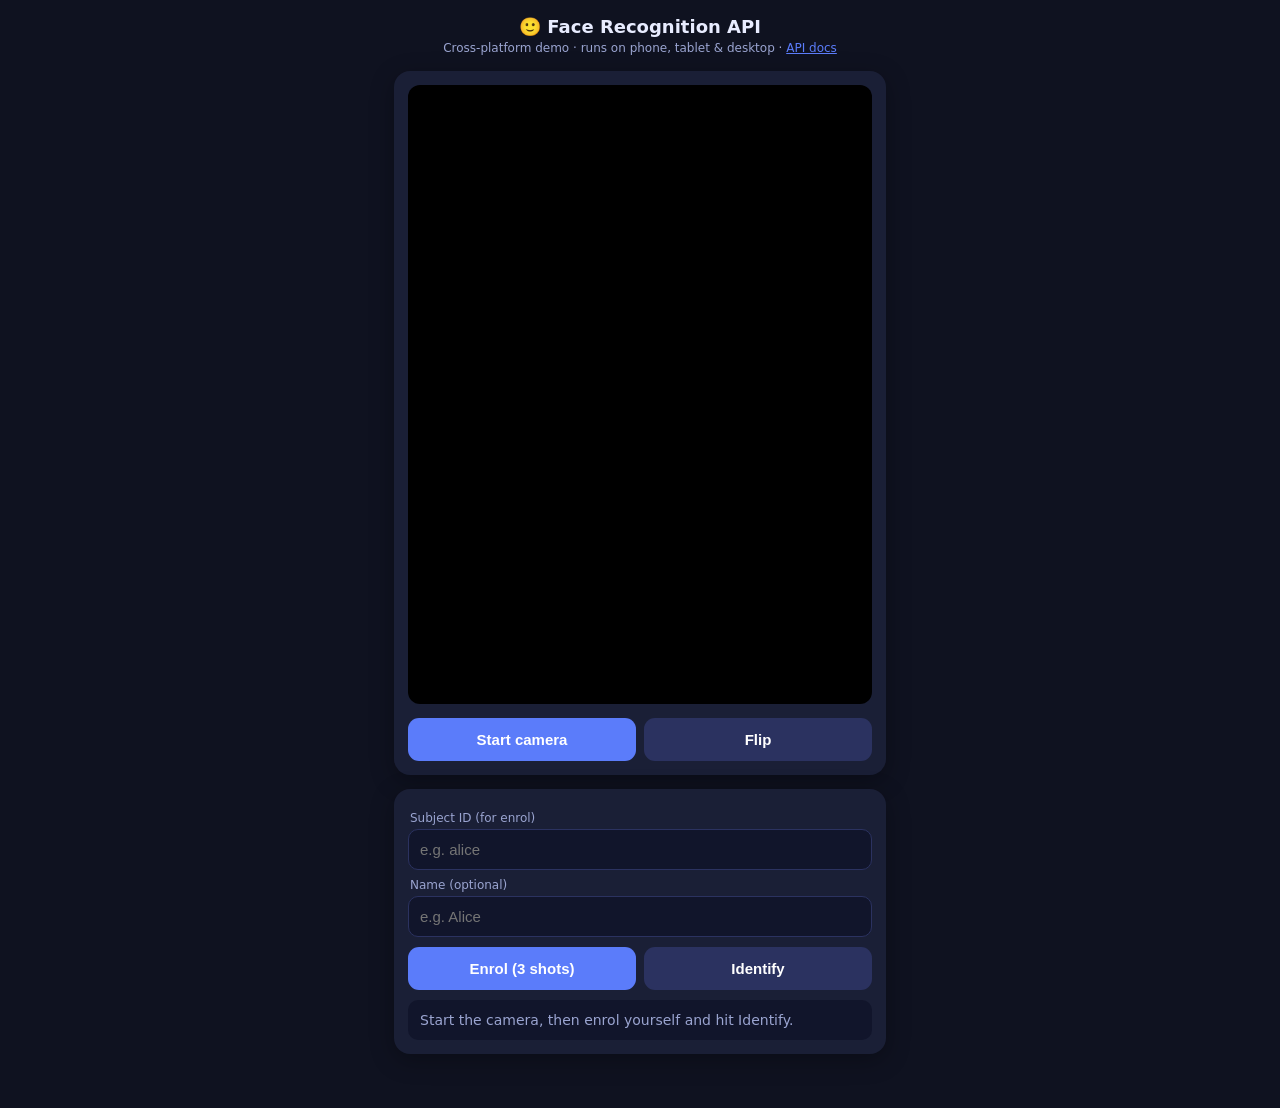
==== faceapi/web/index.html @ a1f11db1 "Make Face API cross-platform + senior-grade - CORS + JSON/base64 endpoints (/v1/enroll|identify|veri" ====
<!doctype html>
<html lang="en">
<head>
<meta charset="utf-8">
<meta name="viewport" content="width=device-width, initial-scale=1, maximum-scale=1">
<title>Face Recognition API — Demo</title>
<style>
  :root { --bg:#0f1220; --card:#1a1f36; --fg:#e8ecff; --mut:#9aa4d0; --acc:#5b7cfa; --ok:#33c27f; --bad:#e5556e; }
  * { box-sizing:border-box; -webkit-tap-highlight-color:transparent; }
  body { margin:0; font-family:-apple-system,Segoe UI,Roboto,system-ui,sans-serif;
         background:var(--bg); color:var(--fg); }
  header { padding:16px; text-align:center; }
  header h1 { font-size:18px; margin:0; }
  header p { margin:4px 0 0; color:var(--mut); font-size:12px; }
  main { max-width:520px; margin:0 auto; padding:0 14px 40px; }
  .card { background:var(--card); border-radius:16px; padding:14px; margin-bottom:14px;
          box-shadow:0 6px 24px rgba(0,0,0,.3); }
  video, canvas { width:100%; border-radius:12px; background:#000; aspect-ratio:3/4; object-fit:cover; }
  label { font-size:12px; color:var(--mut); display:block; margin:8px 2px 4px; }
  input { width:100%; padding:11px; border-radius:10px; border:1px solid #2b3260;
          background:#11152b; color:var(--fg); font-size:15px; }
  .row { display:flex; gap:8px; margin-top:10px; flex-wrap:wrap; }
  button { flex:1; min-width:120px; padding:13px; border:0; border-radius:11px; font-size:15px;
           font-weight:600; color:#fff; background:var(--acc); cursor:pointer; }
  button.ghost { background:#2b3260; }
  button:disabled { opacity:.5; }
  #out { margin-top:10px; padding:12px; border-radius:10px; background:#11152b; font-size:14px;
         min-height:22px; white-space:pre-wrap; word-break:break-word; }
  .pill { display:inline-block; padding:2px 9px; border-radius:20px; font-size:12px; font-weight:700; }
  .pill.ok { background:rgba(51,194,127,.18); color:var(--ok); }
  .pill.bad { background:rgba(229,85,110,.18); color:var(--bad); }
  .mut { color:var(--mut); font-size:12px; }
  a { color:var(--acc); }
</style>
</head>
<body>
<header>
  <h1>🙂 Face Recognition API</h1>
  <p>Cross-platform demo · runs on phone, tablet &amp; desktop · <a href="/docs">API docs</a></p>
</header>
<main>
  <div class="card">
    <video id="cam" autoplay playsinline muted></video>
    <canvas id="cv" hidden></canvas>
    <div class="row">
      <button id="start">Start camera</button>
      <button id="flip" class="ghost">Flip</button>
    </div>
  </div>

  <div class="card">
    <label>Subject ID (for enrol)</label>
    <input id="sid" placeholder="e.g. alice" autocomplete="off">
    <label>Name (optional)</label>
    <input id="sname" placeholder="e.g. Alice" autocomplete="off">
    <div class="row">
      <button id="enroll">Enrol (3 shots)</button>
      <button id="identify" class="ghost">Identify</button>
    </div>
    <div id="out" class="mut">Start the camera, then enrol yourself and hit Identify.</div>
  </div>
</main>

<script>
const $ = s => document.querySelector(s);
const cam = $("#cam"), cv = $("#cv"), out = $("#out");
let stream = null, facing = "user";

async function startCam() {
  if (stream) stream.getTracks().forEach(t => t.stop());
  try {
    stream = await navigator.mediaDevices.getUserMedia({ video:{ facingMode:facing }, audio:false });
    cam.srcObject = stream;
  } catch (e) { out.textContent = "Camera error: " + e.message; }
}
function snap() {
  const w = cam.videoWidth, h = cam.videoHeight;
  cv.width = w; cv.height = h;
  cv.getContext("2d").drawImage(cam, 0, 0, w, h);
  return cv.toDataURL("image/jpeg", 0.9);   // data: URI (API strips the prefix)
}
async function post(path, body) {
  const r = await fetch(path, { method:"POST", headers:{ "Content-Type":"application/json" }, body:JSON.stringify(body) });
  return { ok:r.ok, status:r.status, data: await r.json() };
}

$("#start").onclick = startCam;
$("#flip").onclick = () => { facing = facing === "user" ? "environment" : "user"; startCam(); };

$("#enroll").onclick = async () => {
  const sid = $("#sid").value.trim();
  if (!sid) { out.textContent = "Enter a Subject ID first."; return; }
  if (!stream) { out.textContent = "Start the camera first."; return; }
  out.textContent = "Capturing 3 shots…";
  const images = [];
  for (let i = 0; i < 3; i++) { images.push(snap()); await new Promise(r => setTimeout(r, 550)); }
  const r = await post("/v1/enroll", { subject_id:sid, name:$("#sname").value.trim() || null, images });
  out.innerHTML = r.ok
    ? `<span class="pill ok">ENROLLED</span> ${sid} — ${r.data.embeddings_added} face(s) added, ${r.data.faces_rejected} rejected.`
    : `<span class="pill bad">ERROR ${r.status}</span> ${r.data.error?.message || JSON.stringify(r.data)}`;
};

$("#identify").onclick = async () => {
  if (!stream) { out.textContent = "Start the camera first."; return; }
  out.textContent = "Identifying…";
  const r = await post("/v1/identify", { image: snap() });
  const d = r.data;
  if (!r.ok) { out.innerHTML = `<span class="pill bad">ERROR ${r.status}</span> ${d.error?.message||""}`; return; }
  if (d.status === "matched") {
    const m = d.match;
    out.innerHTML = `<span class="pill ok">MATCH</span> <b>${m.name || m.subject_id}</b> `
      + `<span class="mut">(${m.subject_id}) · score ${m.score.toFixed(3)} · thr ${d.threshold}</span>`;
  } else {
    const top = (d.candidates||[]).slice(0,3).map(c => `${c.subject_id}: ${c.score.toFixed(3)}`).join("  ·  ");
    out.innerHTML = `<span class="pill bad">${d.status.toUpperCase()}</span> `
      + (top ? `<div class="mut" style="margin-top:6px">closest — ${top}</div>` : "");
  }
};
</script>
</body>
</html>
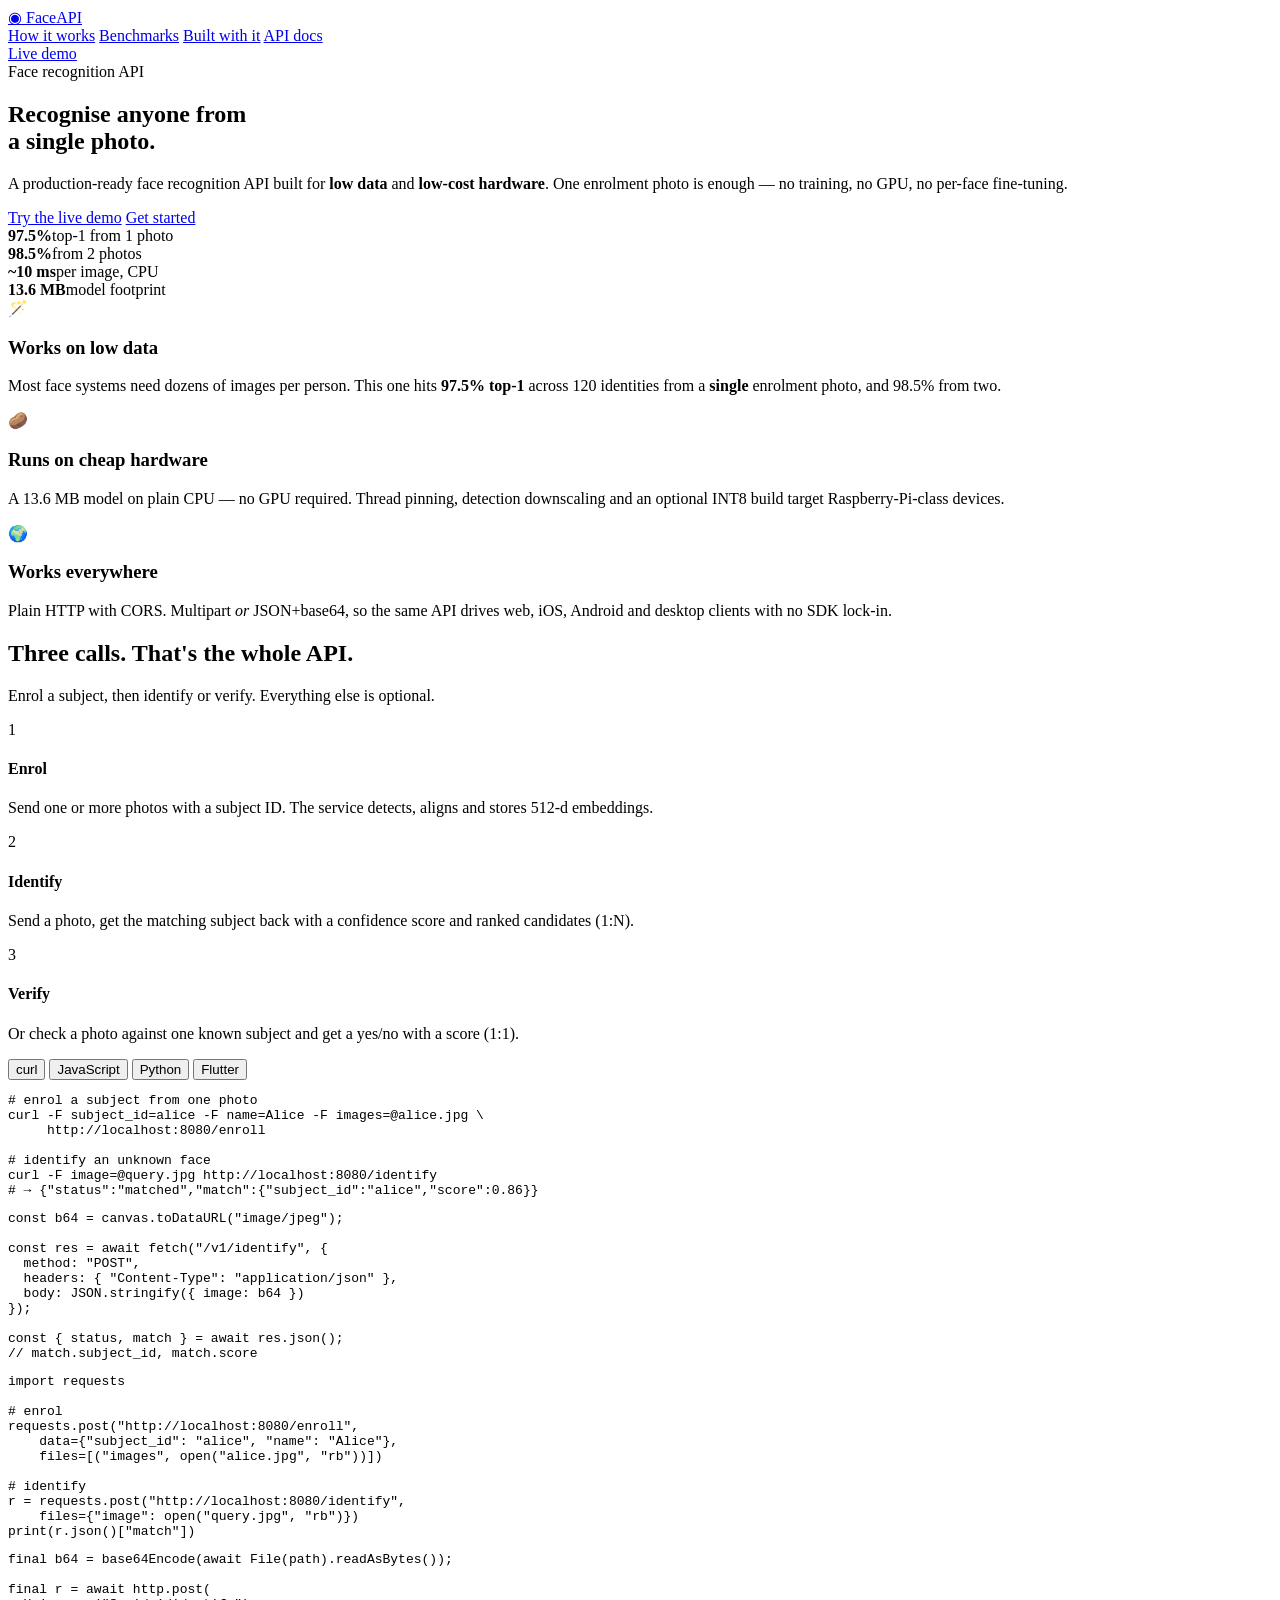
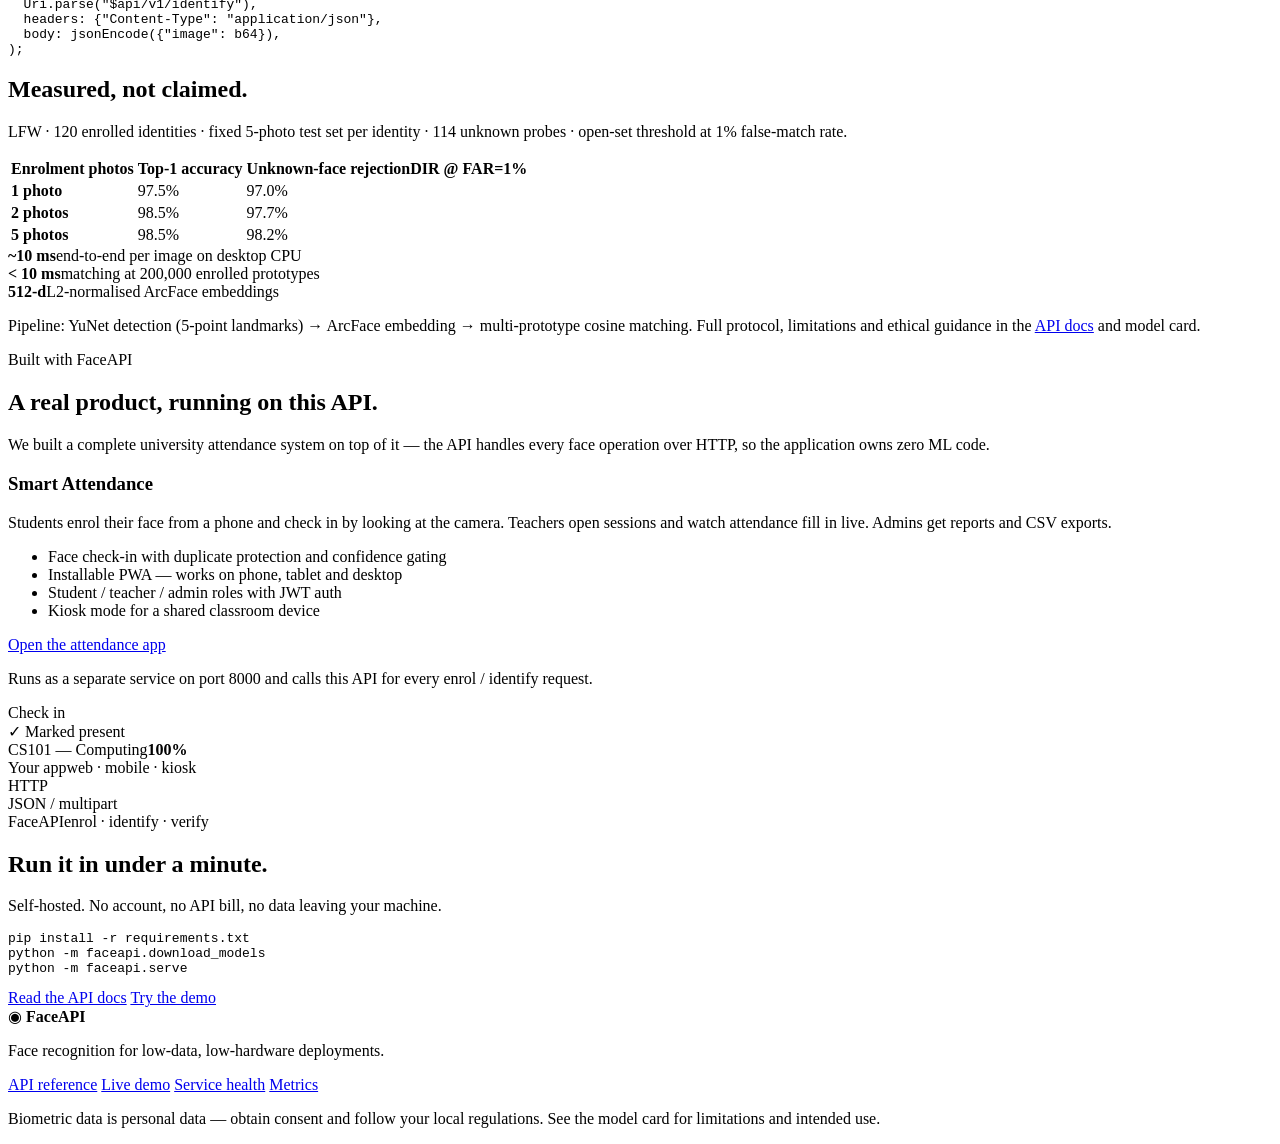
==== commit 41c65a3f: "Add product website for the API; attendance becomes a showcase The API is the product, so / now serv" ====
--- a/faceapi/web/index.html
+++ b/faceapi/web/index.html
@@ -2,120 +2,268 @@
 <html lang="en">
 <head>
 <meta charset="utf-8">
-<meta name="viewport" content="width=device-width, initial-scale=1, maximum-scale=1">
-<title>Face Recognition API — Demo</title>
-<style>
-  :root { --bg:#0f1220; --card:#1a1f36; --fg:#e8ecff; --mut:#9aa4d0; --acc:#5b7cfa; --ok:#33c27f; --bad:#e5556e; }
-  * { box-sizing:border-box; -webkit-tap-highlight-color:transparent; }
-  body { margin:0; font-family:-apple-system,Segoe UI,Roboto,system-ui,sans-serif;
-         background:var(--bg); color:var(--fg); }
-  header { padding:16px; text-align:center; }
-  header h1 { font-size:18px; margin:0; }
-  header p { margin:4px 0 0; color:var(--mut); font-size:12px; }
-  main { max-width:520px; margin:0 auto; padding:0 14px 40px; }
-  .card { background:var(--card); border-radius:16px; padding:14px; margin-bottom:14px;
-          box-shadow:0 6px 24px rgba(0,0,0,.3); }
-  video, canvas { width:100%; border-radius:12px; background:#000; aspect-ratio:3/4; object-fit:cover; }
-  label { font-size:12px; color:var(--mut); display:block; margin:8px 2px 4px; }
-  input { width:100%; padding:11px; border-radius:10px; border:1px solid #2b3260;
-          background:#11152b; color:var(--fg); font-size:15px; }
-  .row { display:flex; gap:8px; margin-top:10px; flex-wrap:wrap; }
-  button { flex:1; min-width:120px; padding:13px; border:0; border-radius:11px; font-size:15px;
-           font-weight:600; color:#fff; background:var(--acc); cursor:pointer; }
-  button.ghost { background:#2b3260; }
-  button:disabled { opacity:.5; }
-  #out { margin-top:10px; padding:12px; border-radius:10px; background:#11152b; font-size:14px;
-         min-height:22px; white-space:pre-wrap; word-break:break-word; }
-  .pill { display:inline-block; padding:2px 9px; border-radius:20px; font-size:12px; font-weight:700; }
-  .pill.ok { background:rgba(51,194,127,.18); color:var(--ok); }
-  .pill.bad { background:rgba(229,85,110,.18); color:var(--bad); }
-  .mut { color:var(--mut); font-size:12px; }
-  a { color:var(--acc); }
-</style>
+<meta name="viewport" content="width=device-width, initial-scale=1">
+<meta name="theme-color" content="#0b0e1a">
+<meta name="description" content="Face recognition API that works from a single enrolment photo and runs on low-cost hardware. 97.5% top-1 accuracy, 13.6 MB model, ~10 ms per image.">
+<title>FaceAPI — face recognition that works on low data</title>
+<link rel="icon" href="/icon.svg">
+<link rel="stylesheet" href="/site.css">
 </head>
 <body>
-<header>
-  <h1>🙂 Face Recognition API</h1>
-  <p>Cross-platform demo · runs on phone, tablet &amp; desktop · <a href="/docs">API docs</a></p>
+
+<header class="nav">
+  <a class="logo" href="/"><span class="mark">◉</span> FaceAPI</a>
+  <nav>
+    <a href="#how">How it works</a>
+    <a href="#benchmarks">Benchmarks</a>
+    <a href="#built">Built with it</a>
+    <a href="/docs">API docs</a>
+  </nav>
+  <a class="btn small" href="/demo">Live demo</a>
 </header>
-<main>
-  <div class="card">
-    <video id="cam" autoplay playsinline muted></video>
-    <canvas id="cv" hidden></canvas>
-    <div class="row">
-      <button id="start">Start camera</button>
-      <button id="flip" class="ghost">Flip</button>
-    </div>
-  </div>
-
-  <div class="card">
-    <label>Subject ID (for enrol)</label>
-    <input id="sid" placeholder="e.g. alice" autocomplete="off">
-    <label>Name (optional)</label>
-    <input id="sname" placeholder="e.g. Alice" autocomplete="off">
-    <div class="row">
-      <button id="enroll">Enrol (3 shots)</button>
-      <button id="identify" class="ghost">Identify</button>
-    </div>
-    <div id="out" class="mut">Start the camera, then enrol yourself and hit Identify.</div>
-  </div>
-</main>
+
+<!-- ── HERO ─────────────────────────────────────────────────────────────── -->
+<section class="hero">
+  <div class="wrap">
+    <div class="tag">Face recognition API</div>
+    <h1>Recognise anyone from<br><span class="grad">a single photo.</span></h1>
+    <p class="lede">
+      A production-ready face recognition API built for <strong>low data</strong> and
+      <strong>low-cost hardware</strong>. One enrolment photo is enough — no training,
+      no GPU, no per-face fine-tuning.
+    </p>
+    <div class="cta">
+      <a class="btn" href="/demo">Try the live demo</a>
+      <a class="btn ghost" href="#start">Get started</a>
+    </div>
+
+    <div class="stats">
+      <div><b>97.5%</b><span>top-1 from 1 photo</span></div>
+      <div><b>98.5%</b><span>from 2 photos</span></div>
+      <div><b>~10 ms</b><span>per image, CPU</span></div>
+      <div><b>13.6 MB</b><span>model footprint</span></div>
+    </div>
+  </div>
+</section>
+
+<!-- ── PROBLEM / VALUE ──────────────────────────────────────────────────── -->
+<section class="band">
+  <div class="wrap grid-3">
+    <article>
+      <div class="ic">🪄</div>
+      <h3>Works on low data</h3>
+      <p>Most face systems need dozens of images per person. This one hits
+         <strong>97.5% top-1</strong> across 120 identities from a
+         <strong>single</strong> enrolment photo, and 98.5% from two.</p>
+    </article>
+    <article>
+      <div class="ic">🥔</div>
+      <h3>Runs on cheap hardware</h3>
+      <p>A 13.6 MB model on plain CPU — no GPU required. Thread pinning,
+         detection downscaling and an optional INT8 build target
+         Raspberry-Pi-class devices.</p>
+    </article>
+    <article>
+      <div class="ic">🌍</div>
+      <h3>Works everywhere</h3>
+      <p>Plain HTTP with CORS. Multipart <em>or</em> JSON+base64, so the same API
+         drives web, iOS, Android and desktop clients with no SDK lock-in.</p>
+    </article>
+  </div>
+</section>
+
+<!-- ── HOW IT WORKS ─────────────────────────────────────────────────────── -->
+<section id="how" class="wrap section">
+  <h2>Three calls. That's the whole API.</h2>
+  <p class="sub">Enrol a subject, then identify or verify. Everything else is optional.</p>
+
+  <div class="steps">
+    <div class="step">
+      <span class="n">1</span>
+      <div><h4>Enrol</h4><p>Send one or more photos with a subject ID. The service
+      detects, aligns and stores 512-d embeddings.</p></div>
+    </div>
+    <div class="step">
+      <span class="n">2</span>
+      <div><h4>Identify</h4><p>Send a photo, get the matching subject back with a
+      confidence score and ranked candidates (1:N).</p></div>
+    </div>
+    <div class="step">
+      <span class="n">3</span>
+      <div><h4>Verify</h4><p>Or check a photo against one known subject and get a
+      yes/no with a score (1:1).</p></div>
+    </div>
+  </div>
+
+  <div class="code">
+    <div class="tabs">
+      <button class="on" data-tab="curl">curl</button>
+      <button data-tab="js">JavaScript</button>
+      <button data-tab="py">Python</button>
+      <button data-tab="dart">Flutter</button>
+    </div>
+<pre data-pane="curl" class="on"><code><span class="c"># enrol a subject from one photo</span>
+curl -F subject_id=alice -F name=Alice -F images=@alice.jpg \
+     http://localhost:8080/enroll
+
+<span class="c"># identify an unknown face</span>
+curl -F image=@query.jpg http://localhost:8080/identify
+<span class="c"># → {"status":"matched","match":{"subject_id":"alice","score":0.86}}</span></code></pre>
+
+<pre data-pane="js"><code><span class="k">const</span> b64 = canvas.<span class="f">toDataURL</span>(<span class="s">"image/jpeg"</span>);
+
+<span class="k">const</span> res = <span class="k">await</span> <span class="f">fetch</span>(<span class="s">"/v1/identify"</span>, {
+  method: <span class="s">"POST"</span>,
+  headers: { <span class="s">"Content-Type"</span>: <span class="s">"application/json"</span> },
+  body: <span class="f">JSON.stringify</span>({ image: b64 })
+});
+
+<span class="k">const</span> { status, match } = <span class="k">await</span> res.<span class="f">json</span>();
+<span class="c">// match.subject_id, match.score</span></code></pre>
+
+<pre data-pane="py"><code><span class="k">import</span> requests
+
+<span class="c"># enrol</span>
+requests.<span class="f">post</span>(<span class="s">"http://localhost:8080/enroll"</span>,
+    data={<span class="s">"subject_id"</span>: <span class="s">"alice"</span>, <span class="s">"name"</span>: <span class="s">"Alice"</span>},
+    files=[(<span class="s">"images"</span>, <span class="f">open</span>(<span class="s">"alice.jpg"</span>, <span class="s">"rb"</span>))])
+
+<span class="c"># identify</span>
+r = requests.<span class="f">post</span>(<span class="s">"http://localhost:8080/identify"</span>,
+    files={<span class="s">"image"</span>: <span class="f">open</span>(<span class="s">"query.jpg"</span>, <span class="s">"rb"</span>)})
+<span class="f">print</span>(r.<span class="f">json</span>()[<span class="s">"match"</span>])</code></pre>
+
+<pre data-pane="dart"><code><span class="k">final</span> b64 = <span class="f">base64Encode</span>(<span class="k">await</span> File(path).<span class="f">readAsBytes</span>());
+
+<span class="k">final</span> r = <span class="k">await</span> http.<span class="f">post</span>(
+  Uri.<span class="f">parse</span>(<span class="s">"$api/v1/identify"</span>),
+  headers: {<span class="s">"Content-Type"</span>: <span class="s">"application/json"</span>},
+  body: <span class="f">jsonEncode</span>({<span class="s">"image"</span>: b64}),
+);</code></pre>
+  </div>
+</section>
+
+<!-- ── BENCHMARKS ───────────────────────────────────────────────────────── -->
+<section id="benchmarks" class="band">
+  <div class="wrap section">
+    <h2>Measured, not claimed.</h2>
+    <p class="sub">LFW · 120 enrolled identities · fixed 5-photo test set per identity ·
+       114 unknown probes · open-set threshold at 1% false-match rate.</p>
+
+    <div class="table-wrap">
+      <table>
+        <thead><tr>
+          <th>Enrolment photos</th><th>Top-1 accuracy</th>
+          <th>Unknown-face rejection<span class="hint">DIR @ FAR=1%</span></th>
+        </tr></thead>
+        <tbody>
+          <tr><td><b>1 photo</b></td><td>97.5%</td><td>97.0%</td></tr>
+          <tr class="hi"><td><b>2 photos</b></td><td>98.5%</td><td>97.7%</td></tr>
+          <tr><td><b>5 photos</b></td><td>98.5%</td><td>98.2%</td></tr>
+        </tbody>
+      </table>
+    </div>
+
+    <div class="grid-3 pad">
+      <div class="mini"><b>~10 ms</b><span>end-to-end per image on desktop CPU</span></div>
+      <div class="mini"><b>&lt; 10 ms</b><span>matching at 200,000 enrolled prototypes</span></div>
+      <div class="mini"><b>512-d</b><span>L2-normalised ArcFace embeddings</span></div>
+    </div>
+
+    <p class="note">Pipeline: YuNet detection (5-point landmarks) → ArcFace embedding →
+      multi-prototype cosine matching. Full protocol, limitations and ethical guidance
+      in the <a href="/docs">API docs</a> and model card.</p>
+  </div>
+</section>
+
+<!-- ── BUILT WITH IT ────────────────────────────────────────────────────── -->
+<section id="built" class="wrap section">
+  <div class="tag mid">Built with FaceAPI</div>
+  <h2>A real product, running on this API.</h2>
+  <p class="sub">We built a complete university attendance system on top of it — the API
+     handles every face operation over HTTP, so the application owns zero ML code.</p>
+
+  <div class="showcase">
+    <div class="show-body">
+      <h3>Smart Attendance</h3>
+      <p>Students enrol their face from a phone and check in by looking at the camera.
+         Teachers open sessions and watch attendance fill in live. Admins get reports
+         and CSV exports.</p>
+      <ul class="ticks">
+        <li>Face check-in with duplicate protection and confidence gating</li>
+        <li>Installable PWA — works on phone, tablet and desktop</li>
+        <li>Student / teacher / admin roles with JWT auth</li>
+        <li>Kiosk mode for a shared classroom device</li>
+      </ul>
+      <div class="cta">
+        <a class="btn" href="http://localhost:8000" target="_blank" rel="noopener">Open the attendance app</a>
+      </div>
+      <p class="tiny">Runs as a separate service on port 8000 and calls this API for
+         every enrol / identify request.</p>
+    </div>
+    <div class="show-art">
+      <div class="phone">
+        <div class="scr">
+          <div class="scr-top">Check in</div>
+          <div class="face"></div>
+          <div class="ok-pill">✓ Marked present</div>
+          <div class="scr-row"><span>CS101 — Computing</span><b>100%</b></div>
+          <div class="scr-bar"><i></i></div>
+        </div>
+      </div>
+    </div>
+  </div>
+
+  <div class="arch">
+    <div class="box">Your app<span>web · mobile · kiosk</span></div>
+    <div class="arrow">HTTP<br>JSON / multipart</div>
+    <div class="box acc">FaceAPI<span>enrol · identify · verify</span></div>
+  </div>
+</section>
+
+<!-- ── GET STARTED ──────────────────────────────────────────────────────── -->
+<section id="start" class="band">
+  <div class="wrap section center">
+    <h2>Run it in under a minute.</h2>
+    <p class="sub">Self-hosted. No account, no API bill, no data leaving your machine.</p>
+<pre class="start"><code>pip install -r requirements.txt
+python -m faceapi.download_models
+python -m faceapi.serve</code></pre>
+    <div class="cta center">
+      <a class="btn" href="/docs">Read the API docs</a>
+      <a class="btn ghost" href="/demo">Try the demo</a>
+    </div>
+  </div>
+</section>
+
+<footer>
+  <div class="wrap foot">
+    <div><span class="mark">◉</span> <strong>FaceAPI</strong>
+      <p class="tiny">Face recognition for low-data, low-hardware deployments.</p></div>
+    <div class="links">
+      <a href="/docs">API reference</a>
+      <a href="/demo">Live demo</a>
+      <a href="/health">Service health</a>
+      <a href="/metrics">Metrics</a>
+    </div>
+  </div>
+  <p class="tiny center legal">Biometric data is personal data — obtain consent and follow
+     your local regulations. See the model card for limitations and intended use.</p>
+</footer>
 
 <script>
-const $ = s => document.querySelector(s);
-const cam = $("#cam"), cv = $("#cv"), out = $("#out");
-let stream = null, facing = "user";
-
-async function startCam() {
-  if (stream) stream.getTracks().forEach(t => t.stop());
-  try {
-    stream = await navigator.mediaDevices.getUserMedia({ video:{ facingMode:facing }, audio:false });
-    cam.srcObject = stream;
-  } catch (e) { out.textContent = "Camera error: " + e.message; }
-}
-function snap() {
-  const w = cam.videoWidth, h = cam.videoHeight;
-  cv.width = w; cv.height = h;
-  cv.getContext("2d").drawImage(cam, 0, 0, w, h);
-  return cv.toDataURL("image/jpeg", 0.9);   // data: URI (API strips the prefix)
-}
-async function post(path, body) {
-  const r = await fetch(path, { method:"POST", headers:{ "Content-Type":"application/json" }, body:JSON.stringify(body) });
-  return { ok:r.ok, status:r.status, data: await r.json() };
-}
-
-$("#start").onclick = startCam;
-$("#flip").onclick = () => { facing = facing === "user" ? "environment" : "user"; startCam(); };
-
-$("#enroll").onclick = async () => {
-  const sid = $("#sid").value.trim();
-  if (!sid) { out.textContent = "Enter a Subject ID first."; return; }
-  if (!stream) { out.textContent = "Start the camera first."; return; }
-  out.textContent = "Capturing 3 shots…";
-  const images = [];
-  for (let i = 0; i < 3; i++) { images.push(snap()); await new Promise(r => setTimeout(r, 550)); }
-  const r = await post("/v1/enroll", { subject_id:sid, name:$("#sname").value.trim() || null, images });
-  out.innerHTML = r.ok
-    ? `<span class="pill ok">ENROLLED</span> ${sid} — ${r.data.embeddings_added} face(s) added, ${r.data.faces_rejected} rejected.`
-    : `<span class="pill bad">ERROR ${r.status}</span> ${r.data.error?.message || JSON.stringify(r.data)}`;
-};
-
-$("#identify").onclick = async () => {
-  if (!stream) { out.textContent = "Start the camera first."; return; }
-  out.textContent = "Identifying…";
-  const r = await post("/v1/identify", { image: snap() });
-  const d = r.data;
-  if (!r.ok) { out.innerHTML = `<span class="pill bad">ERROR ${r.status}</span> ${d.error?.message||""}`; return; }
-  if (d.status === "matched") {
-    const m = d.match;
-    out.innerHTML = `<span class="pill ok">MATCH</span> <b>${m.name || m.subject_id}</b> `
-      + `<span class="mut">(${m.subject_id}) · score ${m.score.toFixed(3)} · thr ${d.threshold}</span>`;
-  } else {
-    const top = (d.candidates||[]).slice(0,3).map(c => `${c.subject_id}: ${c.score.toFixed(3)}`).join("  ·  ");
-    out.innerHTML = `<span class="pill bad">${d.status.toUpperCase()}</span> `
-      + (top ? `<div class="mut" style="margin-top:6px">closest — ${top}</div>` : "");
-  }
-};
+document.querySelectorAll('.tabs button').forEach(b => b.onclick = () => {
+  document.querySelectorAll('.tabs button').forEach(x => x.classList.toggle('on', x === b));
+  document.querySelectorAll('[data-pane]').forEach(p =>
+    p.classList.toggle('on', p.dataset.pane === b.dataset.tab));
+});
+// live service status in the footer
+fetch('/health').then(r => r.json()).then(h => {
+  const d = document.createElement('a');
+  d.className = 'status ok'; d.href = '/health';
+  d.textContent = `● service online · ${h.subjects} subjects enrolled`;
+  document.querySelector('.links').appendChild(d);
+}).catch(() => {});
 </script>
 </body>
 </html>
